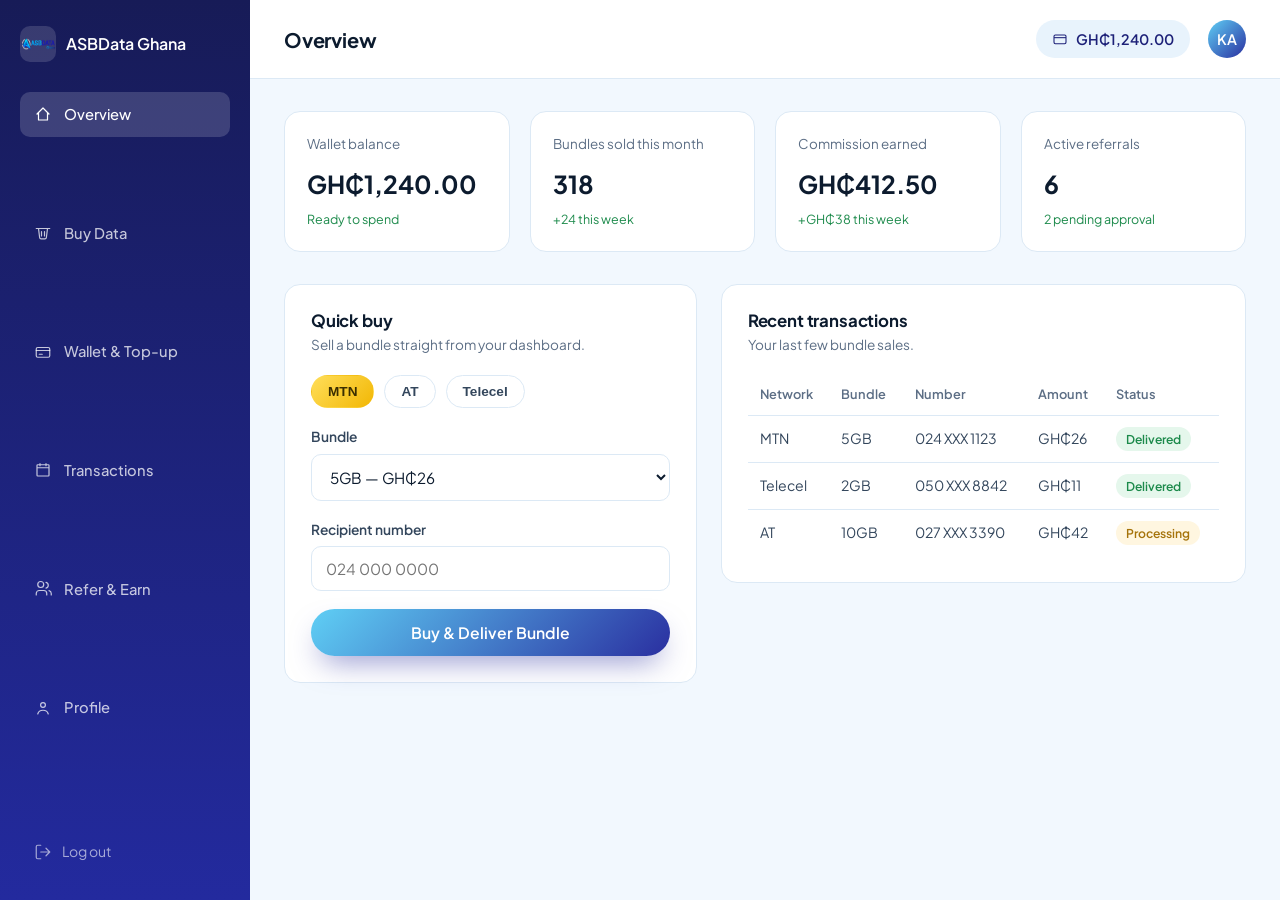
==== agent-dashboard.html @ 042b092f "Add files via upload" ====
<!DOCTYPE html>
<html lang="en">
<head>
<meta charset="UTF-8" />
<meta name="viewport" content="width=device-width, initial-scale=1.0" />
<title>Agent Dashboard | ASBData Ghana</title>
<link rel="icon" href="assets/logo.png" />
<link rel="stylesheet" href="css/styles.css" />
</head>
<body>

<div class="dash-shell">
  <aside class="dash-sidebar">
    <div class="dash-brand">
      <div class="dash-brand-mark"><img src="assets/logo.png" alt="" /></div>
      <span>ASBData Ghana</span>
    </div>
    <ul class="dash-nav">
      <li><a class="active" href="#">
        <svg width="18" height="18" viewBox="0 0 24 24" fill="none"><path d="M4 12 12 4l8 8M6 10v10h12V10" stroke="currentColor" stroke-width="1.6" stroke-linecap="round" stroke-linejoin="round"/></svg>
        Overview
      </a></li>
      <li><a href="#quick-buy">
        <svg width="18" height="18" viewBox="0 0 24 24" fill="none"><path d="M3 6h18M6 6l1.5 12a2 2 0 0 0 2 1.8h5a2 2 0 0 0 2-1.8L18 6M10 10v6M14 10v6" stroke="currentColor" stroke-width="1.6" stroke-linecap="round"/></svg>
        Buy Data
      </a></li>
      <li><a href="#">
        <svg width="18" height="18" viewBox="0 0 24 24" fill="none"><rect x="3" y="6" width="18" height="13" rx="2" stroke="currentColor" stroke-width="1.6"/><path d="M3 10h18M7 15h4" stroke="currentColor" stroke-width="1.6" stroke-linecap="round"/></svg>
        Wallet &amp; Top-up
      </a></li>
      <li><a href="#transactions">
        <svg width="18" height="18" viewBox="0 0 24 24" fill="none"><path d="M8 3v4M16 3v4M4 9h16M5 5h14a1 1 0 0 1 1 1v13a1 1 0 0 1-1 1H5a1 1 0 0 1-1-1V6a1 1 0 0 1 1-1Z" stroke="currentColor" stroke-width="1.6"/></svg>
        Transactions
      </a></li>
      <li><a href="#">
        <svg width="18" height="18" viewBox="0 0 24 24" fill="none"><path d="M17 20v-2a4 4 0 0 0-4-4H7a4 4 0 0 0-4 4v2M9 10a4 4 0 1 0 0-8 4 4 0 0 0 0 8ZM23 20v-2a4 4 0 0 0-3-3.87M16 3.13a4 4 0 0 1 0 7.75" stroke="currentColor" stroke-width="1.6" stroke-linecap="round"/></svg>
        Refer &amp; Earn
      </a></li>
      <li><a href="#">
        <svg width="18" height="18" viewBox="0 0 24 24" fill="none"><circle cx="12" cy="8" r="3.2" stroke="currentColor" stroke-width="1.6"/><path d="M5 20c1-3.5 4-5 7-5s6 1.5 7 5" stroke="currentColor" stroke-width="1.6" stroke-linecap="round"/></svg>
        Profile
      </a></li>
    </ul>
    <a href="index.html" class="dash-logout">
      <svg width="18" height="18" viewBox="0 0 24 24" fill="none"><path d="M9 21H5a2 2 0 0 1-2-2V5a2 2 0 0 1 2-2h4M16 17l5-5-5-5M21 12H9" stroke="currentColor" stroke-width="1.6" stroke-linecap="round" stroke-linejoin="round"/></svg>
      Log out
    </a>
  </aside>

  <main class="dash-main">
    <div class="dash-topbar">
      <h1>Overview</h1>
      <div class="dash-topbar-right">
        <div class="wallet-chip">
          <svg width="16" height="16" viewBox="0 0 24 24" fill="none"><rect x="3" y="6" width="18" height="13" rx="2" stroke="currentColor" stroke-width="1.6"/><path d="M3 10h18" stroke="currentColor" stroke-width="1.6"/></svg>
          GH₵1,240.00
        </div>
        <div class="avatar">KA</div>
      </div>
    </div>

    <div class="dash-content">
      <div class="stat-cards">
        <div class="stat-card">
          <div class="label">Wallet balance</div>
          <div class="value">GH₵1,240.00</div>
          <div class="delta">Ready to spend</div>
        </div>
        <div class="stat-card">
          <div class="label">Bundles sold this month</div>
          <div class="value" id="stat-sold">318</div>
          <div class="delta">+24 this week</div>
        </div>
        <div class="stat-card">
          <div class="label">Commission earned</div>
          <div class="value" id="stat-commission">GH₵412.50</div>
          <div class="delta">+GH₵38 this week</div>
        </div>
        <div class="stat-card">
          <div class="label">Active referrals</div>
          <div class="value">6</div>
          <div class="delta">2 pending approval</div>
        </div>
      </div>

      <div class="dash-grid">
        <div class="panel" id="quick-buy">
          <h3>Quick buy</h3>
          <p class="panel-sub">Sell a bundle straight from your dashboard.</p>

          <div class="network-pill-select" id="network-pills">
            <button type="button" class="network-pill active" data-net="mtn">MTN</button>
            <button type="button" class="network-pill" data-net="at">AT</button>
            <button type="button" class="network-pill" data-net="telecel">Telecel</button>
          </div>

          <form id="quick-buy-form">
            <div class="field">
              <label for="qb-bundle">Bundle</label>
              <select id="qb-bundle">
                <option value="6">1GB — GH₵6</option>
                <option value="26" selected>5GB — GH₵26</option>
                <option value="48">10GB — GH₵48</option>
              </select>
            </div>
            <div class="field">
              <label for="qb-number">Recipient number</label>
              <input id="qb-number" type="tel" placeholder="024 000 0000" required />
            </div>
            <button type="submit" class="btn btn-primary btn-block">Buy &amp; Deliver Bundle</button>
          </form>
        </div>

        <div class="panel" id="transactions">
          <h3>Recent transactions</h3>
          <p class="panel-sub">Your last few bundle sales.</p>
          <table class="table" id="tx-table">
            <thead>
              <tr><th>Network</th><th>Bundle</th><th>Number</th><th>Amount</th><th>Status</th></tr>
            </thead>
            <tbody>
              <tr>
                <td>MTN</td><td>5GB</td><td>024 XXX 1123</td><td>GH₵26</td>
                <td><span class="status-pill done">Delivered</span></td>
              </tr>
              <tr>
                <td>Telecel</td><td>2GB</td><td>050 XXX 8842</td><td>GH₵11</td>
                <td><span class="status-pill done">Delivered</span></td>
              </tr>
              <tr>
                <td>AT</td><td>10GB</td><td>027 XXX 3390</td><td>GH₵42</td>
                <td><span class="status-pill pending">Processing</span></td>
              </tr>
            </tbody>
          </table>
        </div>
      </div>
    </div>
  </main>
</div>

<script src="js/main.js"></script>
<script>
  // Network pill selection
  const pills = document.querySelectorAll('#network-pills .network-pill');
  const bundleSelect = document.getElementById('qb-bundle');
  const bundles = {
    mtn: [{ label: '1GB — GH₵6', value: 6 }, { label: '5GB — GH₵26', value: 26 }, { label: '10GB — GH₵48', value: 48 }],
    at: [{ label: '1.5GB — GH₵7', value: 7 }, { label: '6GB — GH₵28', value: 28 }, { label: '10GB — GH₵42', value: 42 }],
    telecel: [{ label: '2GB — GH₵11', value: 11 }, { label: '7GB — GH₵32', value: 32 }, { label: '15GB — GH₵58', value: 58 }],
  };

  function renderBundles(net) {
    bundleSelect.innerHTML = '';
    bundles[net].forEach((b, i) => {
      const opt = document.createElement('option');
      opt.value = b.value;
      opt.textContent = b.label;
      if (i === 1) opt.selected = true;
      bundleSelect.appendChild(opt);
    });
  }

  pills.forEach(pill => {
    pill.addEventListener('click', () => {
      pills.forEach(p => p.classList.remove('active'));
      pill.classList.add('active');
      renderBundles(pill.dataset.net);
    });
  });

  // Quick buy: mock-add a transaction row + bump stats
  const qbForm = document.getElementById('quick-buy-form');
  const txBody = document.querySelector('#tx-table tbody');
  const soldStat = document.getElementById('stat-sold');
  const commissionStat = document.getElementById('stat-commission');
  let soldCount = 318;
  let commission = 412.5;

  qbForm.addEventListener('submit', (e) => {
    e.preventDefault();
    const activeNet = document.querySelector('.network-pill.active').dataset.net;
    const netLabel = { mtn: 'MTN', at: 'AT', telecel: 'Telecel' }[activeNet];
    const bundleText = bundleSelect.options[bundleSelect.selectedIndex].text;
    const [size, price] = bundleText.split(' — GH₵');
    const number = document.getElementById('qb-number').value || '024 XXX XXXX';

    const row = document.createElement('tr');
    row.innerHTML = `
      <td>${netLabel}</td>
      <td>${size}</td>
      <td>${number}</td>
      <td>GH₵${price}</td>
      <td><span class="status-pill done">Delivered</span></td>
    `;
    txBody.prepend(row);

    soldCount += 1;
    commission += Math.round(parseFloat(price) * 0.08 * 100) / 100;
    soldStat.textContent = soldCount;
    commissionStat.textContent = `GH₵${commission.toFixed(2)}`;

    qbForm.reset();
    renderBundles(activeNet);
  });
</script>
</body>
</html>
---- css/styles.css ----
/* ============================================================
   ASBDATA GHANA — Design tokens
   ============================================================ */
@import url('https://fonts.googleapis.com/css2?family=Plus+Jakarta+Sans:wght@400;500;600;700;800&display=swap');

:root {
  /* Brand */
  --cyan-300: #8FE0FA;
  --cyan-400: #5FCFF5;
  --cyan-500: #29B6E8;
  --indigo-500: #3C3FC4;
  --indigo-600: #2A2FA0;
  --indigo-700: #1D2178;

  /* Neutrals */
  --white: #FFFFFF;
  --bg-soft: #F2F8FE;
  --bg-soft-2: #E8F3FC;
  --ink: #0C1B2E;
  --ink-70: #33465C;
  --muted: #5C6E85;
  --line: #DCE9F5;

  /* Telco accents */
  --mtn: #FFCC00;
  --at: #ED1C24;
  --telecel: #E4032E;

  /* Gradients */
  --grad-brand: linear-gradient(135deg, var(--cyan-400) 0%, var(--indigo-600) 100%);
  --grad-soft: linear-gradient(180deg, #F7FBFF 0%, #EAF4FC 100%);
  --grad-blob: radial-gradient(circle at 30% 30%, rgba(95,207,245,0.55), rgba(42,47,160,0.25) 60%, rgba(42,47,160,0) 75%);

  /* Type */
  --font-display: 'Plus Jakarta Sans', sans-serif;
  --font-body: 'Plus Jakarta Sans', sans-serif;

  /* Shape */
  --radius-sm: 10px;
  --radius-md: 16px;
  --radius-lg: 26px;
  --shadow-card: 0 20px 45px -20px rgba(28, 55, 96, 0.25);
  --shadow-soft: 0 10px 30px -15px rgba(28, 55, 96, 0.18);
}

* { box-sizing: border-box; }
html { scroll-behavior: smooth; }

body {
  margin: 0;
  font-family: var(--font-body);
  color: var(--ink);
  background-color: #FFFFFF;
  background-image:
    radial-gradient(900px 520px at 12% 4%, rgba(95, 207, 245, 0.20), transparent 60%),
    radial-gradient(760px 620px at 92% 30%, rgba(42, 47, 160, 0.10), transparent 62%),
    radial-gradient(820px 560px at 8% 68%, rgba(95, 207, 245, 0.16), transparent 60%),
    radial-gradient(700px 520px at 95% 92%, rgba(42, 47, 160, 0.09), transparent 60%);
  -webkit-font-smoothing: antialiased;
  line-height: 1.55;
}

body.dash-body {
  background: var(--bg-soft);
  background-attachment: scroll;
}

img { max-width: 100%; display: block; }

a { color: inherit; text-decoration: none; }

h1, h2, h3, h4 {
  font-family: var(--font-display);
  color: var(--ink);
  margin: 0 0 0.5em;
  line-height: 1.15;
  letter-spacing: -0.01em;
}

p { margin: 0 0 1em; color: var(--ink-70); }

.container {
  width: 90%;
  margin: 0 auto;
}

.section {
  padding: 96px 0;
}

.section-tight { padding: 64px 0; }

.section-soft {
  background: transparent;
}

.eyebrow-free-heading {
  max-width: 640px;
}

.section-head {
  max-width: 580px;
  margin: 0 0 48px;
}

.section-head h2 { font-size: clamp(1.7rem, 2.6vw, 2.35rem); }
.section-head p { font-size: 1.05rem; }
.section-head.center { margin-left: auto; margin-right: auto; text-align: center; }

/* Buttons */
.btn {
  display: inline-flex;
  align-items: center;
  justify-content: center;
  gap: 8px;
  padding: 14px 26px;
  border-radius: 999px;
  font-family: var(--font-display);
  font-weight: 600;
  font-size: 0.98rem;
  border: none;
  cursor: pointer;
  transition: transform 0.18s ease, box-shadow 0.18s ease, background 0.18s ease;
  white-space: nowrap;
}
.btn:active { transform: translateY(1px); }

.btn-primary {
  background: var(--grad-brand);
  color: var(--white);
  box-shadow: 0 14px 30px -10px rgba(42, 47, 160, 0.55);
}
.btn-primary:hover { box-shadow: 0 18px 36px -8px rgba(42, 47, 160, 0.6); transform: translateY(-1px); }

.btn-ghost {
  background: var(--white);
  color: var(--indigo-600);
  border: 1.5px solid var(--line);
}
.btn-ghost:hover { border-color: var(--cyan-500); color: var(--indigo-700); }

.btn-block { width: 100%; }
.btn-sm { padding: 10px 18px; font-size: 0.88rem; }

/* Navbar */
.nav {
  position: sticky;
  top: 0;
  z-index: 40;
  background: transparent;
  border-bottom: 1px solid transparent;
  transition: background 0.25s ease, backdrop-filter 0.25s ease, border-color 0.25s ease, box-shadow 0.25s ease;
}
.nav.scrolled {
  background: rgba(255,255,255,0.86);
  backdrop-filter: blur(10px);
  border-bottom-color: var(--line);
  box-shadow: 0 12px 28px -22px rgba(20,40,70,0.35);
}
.nav-inner {
  display: flex;
  align-items: center;
  justify-content: space-between;
  padding: 14px 0;
  width: 90%;
  margin: 0 auto;
}
.brand { display: flex; align-items: center; gap: 10px; }
.brand img { height: 52px; width: auto; }
.nav-links {
  display: flex;
  align-items: center;
  gap: 32px;
  font-weight: 500;
  font-size: 0.95rem;
  color: var(--ink-70);
}
.nav-links a { position: relative; padding: 4px 0; }
.nav-links a:hover { color: var(--indigo-600); }
.nav-links a.active { color: var(--indigo-700); font-weight: 600; }
.nav-actions { display: flex; align-items: center; gap: 12px; }
.nav-toggle {
  display: none;
  background: none;
  border: none;
  cursor: pointer;
  padding: 6px;
}
.nav-toggle span {
  display: block;
  width: 22px;
  height: 2px;
  background: var(--ink);
  margin: 5px 0;
  border-radius: 2px;
}

@media (max-width: 880px) {
  .nav-links { position: fixed; top: 66px; left: 0; right: 0; background: var(--white);
    flex-direction: column; align-items: flex-start; padding: 20px 24px 28px;
    gap: 18px; border-bottom: 1px solid var(--line); transform: translateY(-130%);
    transition: transform 0.25s ease; box-shadow: 0 20px 30px -20px rgba(20,40,70,0.2); }
  .nav-links.open { transform: translateY(0); }
  .nav-toggle { display: block; }
  .nav-actions .btn-ghost { display: none; }
}

/* Hero — simple, centered, no imagery: the bundle shop below does the talking */
.hero {
  padding: 64px 0 24px;
  text-align: center;
}
.hero-copy {
  max-width: 640px;
  margin: 0 auto;
}
.hero-logo {
  height: 68px;
  width: auto;
  margin: 0 auto 22px;
}
.hero-copy h1 {
  font-size: clamp(2.1rem, 4vw, 3rem);
  margin: 0 auto 0.45em;
}
.hero-copy p {
  font-size: 1.08rem;
  max-width: 50ch;
  margin: 0 auto 1.6em;
}
.hero-actions { display: flex; gap: 14px; flex-wrap: wrap; justify-content: center; margin-bottom: 26px; }
.hero-trust {
  display: flex;
  align-items: center;
  justify-content: center;
  gap: 18px;
  font-size: 0.88rem;
  color: var(--muted);
  flex-wrap: wrap;
}
.hero-trust strong { color: var(--ink); font-family: var(--font-display); }

.dot { width: 10px; height: 10px; border-radius: 50%; }
.dot-mtn { background: var(--mtn); }
.dot-at { background: var(--at); }
.dot-telecel { background: var(--telecel); }

/* ===== Bundle shop (homepage buy flow) ===== */
.shop-tabs {
  display: flex;
  justify-content: center;
  gap: 6px;
  background: var(--white);
  border-radius: 999px;
  padding: 6px;
  width: fit-content;
  margin: 0 auto 44px;
  box-shadow: var(--shadow-soft);
  border: 1px solid var(--line);
}
.shop-tab {
  padding: 12px 28px;
  border-radius: 999px;
  border: none;
  background: transparent;
  font-family: var(--font-display);
  font-weight: 600;
  font-size: 0.95rem;
  color: var(--ink-70);
  cursor: pointer;
  transition: background 0.2s ease, color 0.2s ease, box-shadow 0.2s ease;
}
.shop-tab.active {
  background: var(--grad-brand);
  color: var(--white);
  box-shadow: 0 12px 22px -10px rgba(42, 47, 160, 0.55);
}

.bundle-shop-grid {
  display: grid;
  grid-template-columns: repeat(4, 1fr);
  gap: 22px;
}
.bundle-card {
  background: var(--white);
  border-radius: var(--radius-md);
  overflow: hidden;
  border: 1px solid var(--line);
  box-shadow: var(--shadow-soft);
  display: flex;
  flex-direction: column;
  transition: transform 0.18s ease, box-shadow 0.18s ease;
}
.bundle-card:hover { transform: translateY(-4px); box-shadow: var(--shadow-card); }
.bundle-card-head { padding: 22px 20px; }
.bundle-card-head .net-tag {
  display: block;
  font-size: 0.74rem;
  font-weight: 700;
  letter-spacing: 0.01em;
  opacity: 0.85;
  margin-bottom: 10px;
}
.bundle-card-head .size { font-family: var(--font-display); font-size: 1.7rem; font-weight: 700; }
.head-mtn { background: linear-gradient(135deg, #FFDE59, #F2B705); color: #3A2E00; }
.head-telecel { background: linear-gradient(135deg, #F45B72, #B8021E); color: var(--white); }
.head-airteltigo { background: linear-gradient(135deg, var(--cyan-400), var(--indigo-600)); color: var(--white); }

.bundle-card-body { padding: 20px; display: flex; flex-direction: column; gap: 14px; flex: 1; }
.expiry-pill {
  align-self: flex-start;
  background: #E5F7EC;
  color: #1C8A4B;
  font-size: 0.72rem;
  font-weight: 700;
  padding: 5px 12px;
  border-radius: 999px;
}
.bundle-price { font-family: var(--font-display); font-size: 1.55rem; font-weight: 700; }
.buy-btn {
  margin-top: auto;
  display: flex;
  align-items: center;
  justify-content: center;
  gap: 8px;
  background: var(--ink);
  color: var(--white);
  border: none;
  border-radius: 12px;
  padding: 13px;
  font-family: var(--font-display);
  font-weight: 600;
  font-size: 0.92rem;
  cursor: pointer;
  transition: background 0.18s ease, transform 0.15s ease;
}
.buy-btn:hover { background: #16283f; }
.buy-btn:active { transform: translateY(1px); }
.buy-btn svg { color: var(--cyan-400); flex-shrink: 0; }

/* Buy modal */
.modal-overlay {
  position: fixed;
  inset: 0;
  background: rgba(10, 20, 40, 0.5);
  backdrop-filter: blur(4px);
  display: none;
  align-items: center;
  justify-content: center;
  z-index: 200;
  padding: 20px;
}
.modal-overlay.open { display: flex; }
.modal-card {
  position: relative;
  width: 100%;
  max-width: 420px;
  background: var(--white);
  border-radius: var(--radius-lg);
  box-shadow: var(--shadow-card);
  padding: 34px 30px 30px;
}
.modal-close {
  position: absolute;
  top: 14px;
  right: 16px;
  background: none;
  border: none;
  font-size: 1.5rem;
  line-height: 1;
  color: var(--muted);
  cursor: pointer;
}
.modal-close:hover { color: var(--ink); }
.modal-card h3 { font-size: 1.25rem; margin-bottom: 18px; }
.modal-summary {
  background: var(--bg-soft-2);
  border-radius: 14px;
  padding: 16px 18px;
  margin-bottom: 22px;
}
.modal-summary .ms-row {
  display: flex;
  justify-content: space-between;
  font-size: 0.9rem;
  color: var(--ink-70);
  padding: 4px 0;
}
.modal-summary .ms-total {
  display: flex;
  justify-content: space-between;
  font-family: var(--font-display);
  font-weight: 700;
  font-size: 1.1rem;
  color: var(--ink);
  border-top: 1px dashed var(--line);
  margin-top: 8px;
  padding-top: 10px;
}

/* Network selector */
.network-grid {
  display: grid;
  grid-template-columns: repeat(3, 1fr);
  gap: 22px;
}
.network-card {
  background: var(--white);
  border: 1px solid var(--line);
  border-radius: var(--radius-md);
  padding: 28px 26px;
  transition: box-shadow 0.2s ease, transform 0.2s ease, border-color 0.2s ease;
}
.network-card:hover { box-shadow: var(--shadow-soft); transform: translateY(-3px); border-color: transparent; }
.network-badge {
  width: 46px; height: 46px; border-radius: 14px;
  display: flex; align-items: center; justify-content: center;
  font-family: var(--font-display); font-weight: 700; color: var(--white); font-size: 1rem;
  margin-bottom: 18px;
}
.badge-mtn { background: linear-gradient(135deg,#FFDE59,#F2B705); color: #3A2E00; }
.badge-at { background: linear-gradient(135deg,#F45B5B,#C81E2A); }
.badge-telecel { background: linear-gradient(135deg,#F03A55,#B8021E); }
.network-card h3 { font-size: 1.15rem; margin-bottom: 6px; }
.network-card p { font-size: 0.94rem; margin-bottom: 16px; }
.bundle-row {
  display: flex; justify-content: space-between; align-items: center;
  font-size: 0.9rem; padding: 9px 0; border-top: 1px solid var(--line);
}
.bundle-row:first-of-type { border-top: none; }
.bundle-row .price { font-family: var(--font-display); font-weight: 600; color: var(--indigo-600); }

/* Steps */
.steps { display: grid; grid-template-columns: repeat(3, 1fr); gap: 26px; }
.step-card { position: relative; padding-left: 4px; }
.step-num {
  font-family: var(--font-display);
  font-size: 2.1rem;
  font-weight: 700;
  background: var(--grad-brand);
  -webkit-background-clip: text;
  background-clip: text;
  color: transparent;
  margin-bottom: 10px;
  display: block;
}
.step-card h3 { font-size: 1.08rem; margin-bottom: 6px; }
.step-card p { font-size: 0.94rem; }

/* Feature grid */
.feature-grid {
  display: grid;
  grid-template-columns: repeat(2, 1fr);
  gap: 26px 40px;
}
.feature-item { display: flex; gap: 16px; }
.feature-icon {
  flex-shrink: 0;
  width: 44px; height: 44px; border-radius: 12px;
  background: var(--bg-soft-2);
  display: flex; align-items: center; justify-content: center;
  color: var(--indigo-600);
}
.feature-item h4 { font-size: 1.02rem; margin-bottom: 4px; }
.feature-item p { font-size: 0.92rem; margin-bottom: 0; }

/* Agent CTA */
.agent-section {
  border-radius: 32px;
  background: linear-gradient(135deg, #16194F 0%, #232A9E 55%, #29B6E8 130%);
  color: var(--white);
  padding: 64px;
  display: grid;
  grid-template-columns: 1.1fr 0.9fr;
  gap: 40px;
  align-items: center;
  position: relative;
  overflow: hidden;
}
.agent-section::before {
  content: "";
  position: absolute;
  width: 320px; height: 320px;
  background: radial-gradient(circle, rgba(255,255,255,0.18), transparent 70%);
  right: -80px; top: -100px;
  border-radius: 50%;
}
.agent-section h2 { color: var(--white); font-size: clamp(1.6rem, 2.6vw, 2.1rem); }
.agent-section p { color: rgba(255,255,255,0.82); }
.agent-benefits { list-style: none; margin: 0 0 28px; padding: 0; display: grid; gap: 12px; }
.agent-benefits li { display: flex; gap: 10px; align-items: flex-start; font-size: 0.96rem; color: rgba(255,255,255,0.92); }
.agent-benefits li svg { flex-shrink: 0; margin-top: 3px; }
.agent-actions { display: flex; gap: 14px; flex-wrap: wrap; }
.agent-section .btn-ghost { background: rgba(255,255,255,0.1); color: var(--white); border-color: rgba(255,255,255,0.4); }
.agent-section .btn-ghost:hover { background: rgba(255,255,255,0.18); }
.agent-section .btn-primary { background: var(--white); color: var(--indigo-700); box-shadow: none; }
.agent-panel {
  background: rgba(255,255,255,0.08);
  border: 1px solid rgba(255,255,255,0.25);
  border-radius: var(--radius-lg);
  padding: 30px 26px;
  display: flex;
  flex-direction: column;
  align-items: center;
  text-align: center;
}
.agent-panel .agent-illustration { width: 100%; max-width: 260px; }
.agent-panel .agent-caption {
  margin-top: 18px;
  color: rgba(255,255,255,0.92);
  font-weight: 600;
  font-size: 0.98rem;
}
.agent-panel .agent-caption span {
  display: block;
  font-weight: 400;
  font-size: 0.85rem;
  color: rgba(255,255,255,0.7);
  margin-top: 6px;
}

/* Footer */
.footer {
  border-top: 1px solid var(--line);
  padding: 56px 0 28px;
  background: var(--bg-soft);
}
.footer-grid {
  display: grid;
  grid-template-columns: 1.4fr 1fr 1fr 1fr;
  gap: 32px;
  margin-bottom: 40px;
}
.footer-brand p { font-size: 0.92rem; max-width: 32ch; }
.footer-col h5 { font-family: var(--font-display); font-size: 0.92rem; margin-bottom: 14px; color: var(--ink); }
.footer-col ul { list-style: none; margin: 0; padding: 0; display: grid; gap: 10px; }
.footer-col a { font-size: 0.9rem; color: var(--muted); }
.footer-col a:hover { color: var(--indigo-600); }
.footer-bottom {
  display: flex; justify-content: space-between; align-items: center;
  border-top: 1px solid var(--line); padding-top: 24px; font-size: 0.84rem; color: var(--muted);
  flex-wrap: wrap; gap: 12px;
}
.network-tags { display: flex; gap: 10px; }
.network-tags span { padding: 5px 12px; border-radius: 999px; background: var(--white); border: 1px solid var(--line); font-size: 0.78rem; font-weight: 600; }

/* ===== Auth pages (login / apply) ===== */
.auth-wrap {
  min-height: 100vh;
  display: flex;
  align-items: center;
  justify-content: center;
  position: relative;
  overflow: hidden;
  padding: 60px 20px;
}
.auth-card {
  position: relative;
  z-index: 1;
  width: 100%;
  max-width: 440px;
  background: var(--white);
  border: 1px solid var(--line);
  border-radius: var(--radius-lg);
  box-shadow: var(--shadow-card);
  padding: 40px 36px;
}
.auth-card.wide { max-width: 620px; }
.auth-logo { display: flex; align-items: center; gap: 10px; margin-bottom: 26px; justify-content: center; }
.auth-logo img { height: 30px; }
.auth-card h1 { font-size: 1.5rem; text-align: center; margin-bottom: 6px; }
.auth-sub { text-align: center; color: var(--muted); font-size: 0.92rem; margin-bottom: 28px; }

.field { margin-bottom: 18px; }
.field label { display: block; font-size: 0.86rem; font-weight: 600; margin-bottom: 6px; color: var(--ink-70); }
.field input, .field select {
  width: 100%;
  padding: 12px 14px;
  border-radius: var(--radius-sm);
  border: 1.5px solid var(--line);
  font-family: var(--font-body);
  font-size: 0.95rem;
  background: var(--white);
  color: var(--ink);
  transition: border-color 0.15s ease, box-shadow 0.15s ease;
}
.field input:focus, .field select:focus {
  outline: none;
  border-color: var(--cyan-500);
  box-shadow: 0 0 0 4px rgba(41,182,232,0.15);
}
.field-row { display: grid; grid-template-columns: 1fr 1fr; gap: 14px; }
.field-hint { font-size: 0.78rem; color: var(--muted); margin-top: 5px; }
.checkbox-field { display: flex; align-items: flex-start; gap: 10px; font-size: 0.85rem; color: var(--ink-70); margin-bottom: 22px; }
.checkbox-field input { width: 16px; height: 16px; margin-top: 2px; }
.form-foot { text-align: center; margin-top: 22px; font-size: 0.9rem; color: var(--muted); }
.form-foot a { color: var(--indigo-600); font-weight: 600; }
.form-message {
  display: none;
  border-radius: var(--radius-sm);
  padding: 12px 14px;
  font-size: 0.88rem;
  margin-bottom: 18px;
}
.form-message.success { background: #E5F7EC; color: #1C8A4B; }
.form-message.error { background: #FDEAEA; color: #C4293A; }
.form-message.show { display: block; }

/* ===== Dashboard ===== */
.dash-shell { display: flex; min-height: 100vh; background: var(--bg-soft); }
.dash-sidebar {
  width: 250px;
  flex-shrink: 0;
  background: linear-gradient(180deg, #171B57 0%, #232A9E 100%);
  color: var(--white);
  padding: 26px 20px;
  display: flex;
  flex-direction: column;
  gap: 30px;
  position: sticky;
  top: 0;
  height: 100vh;
}
.dash-brand { display: flex; align-items: center; gap: 10px; }
.dash-brand-mark {
  width: 36px; height: 36px; border-radius: 10px; background: rgba(255,255,255,0.14);
  display: flex; align-items: center; justify-content: center;
}
.dash-brand-mark img { height: 20px; }
.dash-brand span { font-family: var(--font-display); font-weight: 600; font-size: 1rem; }
.dash-nav { list-style: none; margin: 0; padding: 0; display: grid; gap: 4px; flex: 1; }
.dash-nav a {
  display: flex; align-items: center; gap: 12px;
  padding: 11px 14px; border-radius: 10px;
  font-size: 0.92rem; color: rgba(255,255,255,0.75); font-weight: 500;
  transition: background 0.15s ease, color 0.15s ease;
}
.dash-nav a:hover { background: rgba(255,255,255,0.08); color: var(--white); }
.dash-nav a.active { background: rgba(255,255,255,0.16); color: var(--white); }
.dash-nav svg { flex-shrink: 0; }
.dash-logout { font-size: 0.88rem; color: rgba(255,255,255,0.6); display: flex; align-items: center; gap: 10px; padding: 11px 14px; }
.dash-logout:hover { color: var(--white); }

.dash-main { flex: 1; min-width: 0; }
.dash-topbar {
  display: flex; align-items: center; justify-content: space-between;
  padding: 20px 34px; background: var(--white); border-bottom: 1px solid var(--line);
  position: sticky; top: 0; z-index: 10;
}
.dash-topbar h1 { font-size: 1.25rem; margin: 0; }
.dash-topbar-right { display: flex; align-items: center; gap: 18px; }
.wallet-chip {
  display: flex; align-items: center; gap: 8px;
  background: var(--bg-soft-2); padding: 8px 16px; border-radius: 999px;
  font-family: var(--font-display); font-weight: 600; font-size: 0.9rem; color: var(--indigo-700);
}
.avatar {
  width: 38px; height: 38px; border-radius: 50%;
  background: var(--grad-brand); color: var(--white);
  display: flex; align-items: center; justify-content: center;
  font-family: var(--font-display); font-weight: 600; font-size: 0.9rem;
}
.dash-content { padding: 32px 34px 60px; }

.stat-cards { display: grid; grid-template-columns: repeat(4, 1fr); gap: 20px; margin-bottom: 32px; }
.stat-card {
  background: var(--white); border: 1px solid var(--line); border-radius: var(--radius-md);
  padding: 22px;
}
.stat-card .label { font-size: 0.84rem; color: var(--muted); margin-bottom: 10px; }
.stat-card .value { font-family: var(--font-display); font-size: 1.55rem; font-weight: 700; }
.stat-card .delta { font-size: 0.78rem; color: #1C8A4B; margin-top: 6px; }

.dash-grid { display: grid; grid-template-columns: 1.1fr 1.4fr; gap: 24px; align-items: start; }
.panel {
  background: var(--white); border: 1px solid var(--line); border-radius: var(--radius-md);
  padding: 26px;
}
.panel h3 { font-size: 1.05rem; margin-bottom: 4px; }
.panel .panel-sub { font-size: 0.85rem; color: var(--muted); margin-bottom: 20px; }

.network-pill-select { display: flex; gap: 10px; margin-bottom: 18px; flex-wrap: wrap; }
.network-pill {
  padding: 8px 16px; border-radius: 999px; border: 1.5px solid var(--line);
  font-size: 0.85rem; font-weight: 600; cursor: pointer; background: var(--white); color: var(--ink-70);
  transition: all 0.15s ease;
}
.network-pill.active { border-color: transparent; color: var(--white); }
.network-pill.active[data-net="mtn"] { background: linear-gradient(135deg,#FFDE59,#F2B705); color:#3A2E00; }
.network-pill.active[data-net="at"] { background: linear-gradient(135deg,#F45B5B,#C81E2A); }
.network-pill.active[data-net="telecel"] { background: linear-gradient(135deg,#F03A55,#B8021E); }

.table { width: 100%; border-collapse: collapse; font-size: 0.88rem; }
.table th { text-align: left; color: var(--muted); font-weight: 600; padding: 10px 12px; border-bottom: 1px solid var(--line); font-size: 0.8rem; }
.table td { padding: 12px; border-bottom: 1px solid var(--line); color: var(--ink-70); }
.table tr:last-child td { border-bottom: none; }
.status-pill { padding: 4px 10px; border-radius: 999px; font-size: 0.76rem; font-weight: 600; }
.status-pill.done { background: #E5F7EC; color: #1C8A4B; }
.status-pill.pending { background: #FFF6E0; color: #A5730A; }

@media (max-width: 980px) {
  .network-grid { grid-template-columns: 1fr; }
  .bundle-shop-grid { grid-template-columns: repeat(2, 1fr); }
  .feature-grid { grid-template-columns: 1fr; }
  .agent-section { grid-template-columns: 1fr; padding: 40px 28px; }
  .footer-grid { grid-template-columns: 1fr 1fr; }
  .dash-grid { grid-template-columns: 1fr; }
  .stat-cards { grid-template-columns: 1fr 1fr; }
  .steps { grid-template-columns: 1fr; }
}
@media (max-width: 640px) {
  .dash-sidebar { display: none; }
  .field-row { grid-template-columns: 1fr; }
  .stat-cards { grid-template-columns: 1fr; }
  .footer-grid { grid-template-columns: 1fr; }
  .dash-content { padding: 24px 18px 50px; }
  .dash-topbar { padding: 16px 18px; }
  .bundle-shop-grid { grid-template-columns: 1fr; }
  .shop-tabs { width: 100%; }
  .shop-tab { flex: 1; padding: 12px 10px; font-size: 0.85rem; }
}
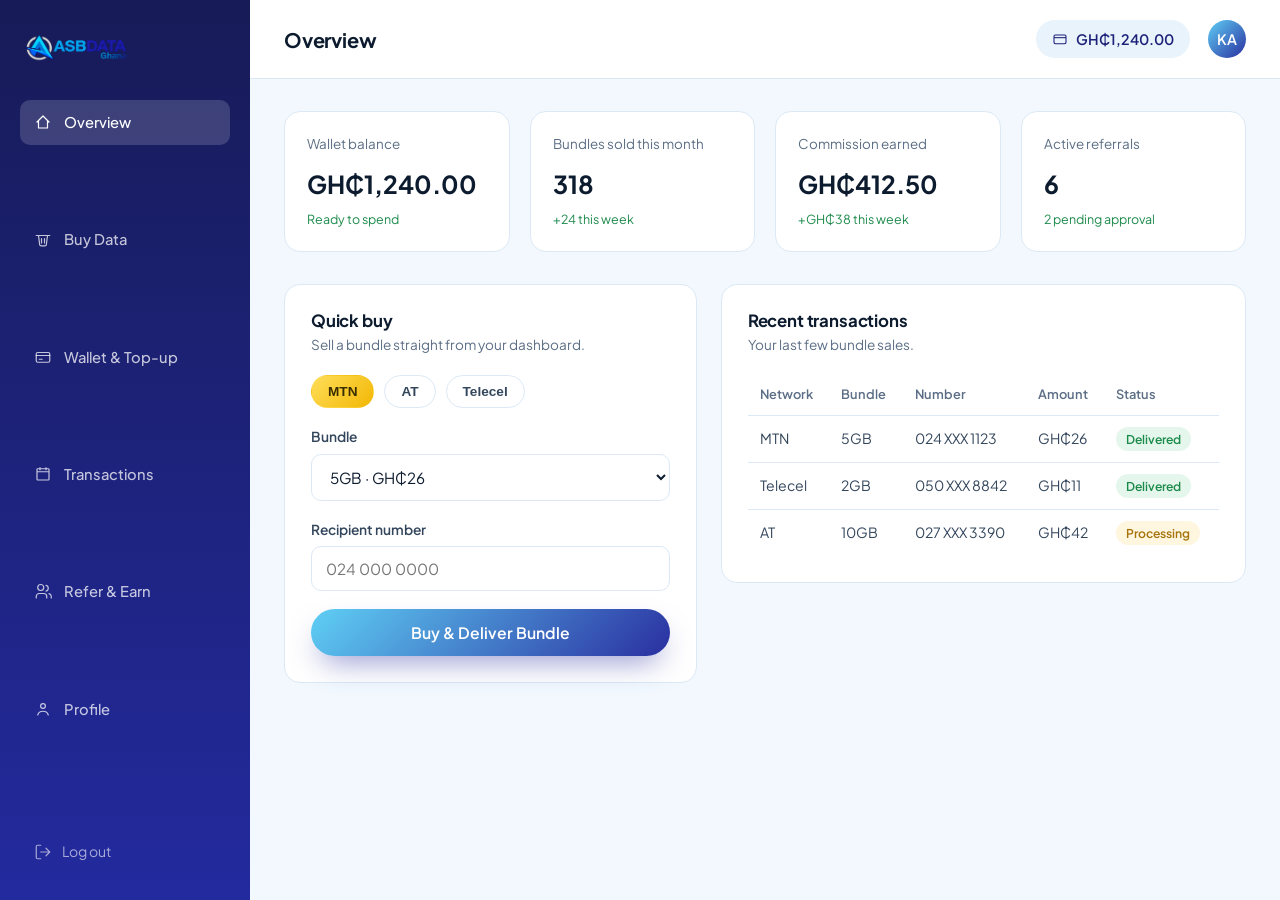
==== commit fd29b8d9: "Add files via upload" ====
--- a/agent-dashboard.html
+++ b/agent-dashboard.html
@@ -12,8 +12,7 @@
 <div class="dash-shell">
   <aside class="dash-sidebar">
     <div class="dash-brand">
-      <div class="dash-brand-mark"><img src="assets/logo.png" alt="" /></div>
-      <span>ASBData Ghana</span>
+      <img src="assets/logo.png" alt="ASBData Ghana" />
     </div>
     <ul class="dash-nav">
       <li><a class="active" href="#">
@@ -98,9 +97,9 @@
             <div class="field">
               <label for="qb-bundle">Bundle</label>
               <select id="qb-bundle">
-                <option value="6">1GB — GH₵6</option>
-                <option value="26" selected>5GB — GH₵26</option>
-                <option value="48">10GB — GH₵48</option>
+                <option value="6">1GB · GH₵6</option>
+                <option value="26" selected>5GB · GH₵26</option>
+                <option value="48">10GB · GH₵48</option>
               </select>
             </div>
             <div class="field">
@@ -145,9 +144,9 @@
   const pills = document.querySelectorAll('#network-pills .network-pill');
   const bundleSelect = document.getElementById('qb-bundle');
   const bundles = {
-    mtn: [{ label: '1GB — GH₵6', value: 6 }, { label: '5GB — GH₵26', value: 26 }, { label: '10GB — GH₵48', value: 48 }],
-    at: [{ label: '1.5GB — GH₵7', value: 7 }, { label: '6GB — GH₵28', value: 28 }, { label: '10GB — GH₵42', value: 42 }],
-    telecel: [{ label: '2GB — GH₵11', value: 11 }, { label: '7GB — GH₵32', value: 32 }, { label: '15GB — GH₵58', value: 58 }],
+    mtn: [{ label: '1GB · GH₵6', value: 6 }, { label: '5GB · GH₵26', value: 26 }, { label: '10GB · GH₵48', value: 48 }],
+    at: [{ label: '1.5GB · GH₵7', value: 7 }, { label: '6GB · GH₵28', value: 28 }, { label: '10GB · GH₵42', value: 42 }],
+    telecel: [{ label: '2GB · GH₵11', value: 11 }, { label: '7GB · GH₵32', value: 32 }, { label: '15GB · GH₵58', value: 58 }],
   };
 
   function renderBundles(net) {
@@ -182,7 +181,7 @@
     const activeNet = document.querySelector('.network-pill.active').dataset.net;
     const netLabel = { mtn: 'MTN', at: 'AT', telecel: 'Telecel' }[activeNet];
     const bundleText = bundleSelect.options[bundleSelect.selectedIndex].text;
-    const [size, price] = bundleText.split(' — GH₵');
+    const [size, price] = bundleText.split(' · GH₵');
     const number = document.getElementById('qb-number').value || '024 XXX XXXX';
 
     const row = document.createElement('tr');
--- a/css/styles.css
+++ b/css/styles.css
@@ -1,5 +1,5 @@
 /* ============================================================
-   ASBDATA GHANA — Design tokens
+   ASBDATA GHANA design tokens
    ============================================================ */
 @import url('https://fonts.googleapis.com/css2?family=Plus+Jakarta+Sans:wght@400;500;600;700;800&display=swap');
 
@@ -52,10 +52,10 @@
   color: var(--ink);
   background-color: #FFFFFF;
   background-image:
-    radial-gradient(900px 520px at 12% 4%, rgba(95, 207, 245, 0.20), transparent 60%),
-    radial-gradient(760px 620px at 92% 30%, rgba(42, 47, 160, 0.10), transparent 62%),
-    radial-gradient(820px 560px at 8% 68%, rgba(95, 207, 245, 0.16), transparent 60%),
-    radial-gradient(700px 520px at 95% 92%, rgba(42, 47, 160, 0.09), transparent 60%);
+    radial-gradient(1100px 640px at 15% 4%, rgba(95, 207, 245, 0.11), transparent 62%),
+    radial-gradient(1100px 640px at 85% 96%, rgba(95, 207, 245, 0.11), transparent 62%),
+    radial-gradient(900px 680px at 88% 20%, rgba(42, 47, 160, 0.06), transparent 62%),
+    radial-gradient(900px 680px at 12% 80%, rgba(42, 47, 160, 0.06), transparent 62%);
   -webkit-font-smoothing: antialiased;
   line-height: 1.55;
 }
@@ -175,8 +175,25 @@
   font-size: 0.95rem;
   color: var(--ink-70);
 }
-.nav-links a { position: relative; padding: 4px 0; }
+.nav-links a {
+  position: relative;
+  padding: 4px 0;
+  transition: color 0.2s ease;
+}
+.nav-links a::after {
+  content: '';
+  position: absolute;
+  left: 0;
+  bottom: -3px;
+  width: 0;
+  height: 2px;
+  border-radius: 2px;
+  background: var(--grad-brand);
+  transition: width 0.28s cubic-bezier(0.4, 0, 0.2, 1);
+}
 .nav-links a:hover { color: var(--indigo-600); }
+.nav-links a:hover::after,
+.nav-links a.active::after { width: 100%; }
 .nav-links a.active { color: var(--indigo-700); font-weight: 600; }
 .nav-actions { display: flex; align-items: center; gap: 12px; }
 .nav-toggle {
@@ -205,39 +222,47 @@
   .nav-actions .btn-ghost { display: none; }
 }
 
-/* Hero — simple, centered, no imagery: the bundle shop below does the talking */
+/* Hero: simple, centered, no imagery: the bundle shop below does the talking */
 .hero {
-  padding: 64px 0 24px;
+  padding: 88px 0 32px;
   text-align: center;
 }
 .hero-copy {
-  max-width: 640px;
+  max-width: 660px;
   margin: 0 auto;
-}
-.hero-logo {
-  height: 68px;
-  width: auto;
-  margin: 0 auto 22px;
+  animation: hero-rise 0.7s cubic-bezier(0.16, 1, 0.3, 1) both;
+}
+@keyframes hero-rise {
+  from { opacity: 0; transform: translateY(16px); }
+  to { opacity: 1; transform: translateY(0); }
+}
+.grad-text {
+  background: var(--grad-brand);
+  -webkit-background-clip: text;
+  background-clip: text;
+  color: transparent;
 }
 .hero-copy h1 {
-  font-size: clamp(2.1rem, 4vw, 3rem);
-  margin: 0 auto 0.45em;
+  font-size: clamp(2.3rem, 4.6vw, 3.4rem);
+  margin: 0 auto 0.5em;
 }
 .hero-copy p {
-  font-size: 1.08rem;
+  font-size: 1.1rem;
   max-width: 50ch;
-  margin: 0 auto 1.6em;
-}
-.hero-actions { display: flex; gap: 14px; flex-wrap: wrap; justify-content: center; margin-bottom: 26px; }
+  margin: 0 auto 1.7em;
+}
+.hero-actions { display: flex; gap: 14px; flex-wrap: wrap; justify-content: center; margin-bottom: 28px; }
 .hero-trust {
   display: flex;
   align-items: center;
   justify-content: center;
-  gap: 18px;
+  gap: 22px;
   font-size: 0.88rem;
   color: var(--muted);
   flex-wrap: wrap;
 }
+.hero-trust span { display: inline-flex; align-items: center; gap: 6px; }
+.hero-trust svg { color: var(--cyan-500); flex-shrink: 0; }
 .hero-trust strong { color: var(--ink); font-family: var(--font-display); }
 
 .dot { width: 10px; height: 10px; border-radius: 50%; }
@@ -354,7 +379,9 @@
 .modal-card {
   position: relative;
   width: 100%;
-  max-width: 420px;
+  max-width: 440px;
+  max-height: 90vh;
+  overflow-y: auto;
   background: var(--white);
   border-radius: var(--radius-lg);
   box-shadow: var(--shadow-card);
@@ -370,33 +397,84 @@
   line-height: 1;
   color: var(--muted);
   cursor: pointer;
+  z-index: 1;
 }
 .modal-close:hover { color: var(--ink); }
-.modal-card h3 { font-size: 1.25rem; margin-bottom: 18px; }
-.modal-summary {
+.modal-card h3 { font-size: 1.25rem; margin-bottom: 6px; }
+.modal-sub { font-size: 0.88rem; color: var(--muted); margin-bottom: 22px; }
+.modal-head { display: flex; align-items: flex-start; gap: 14px; margin-bottom: 20px; }
+.modal-head-icon {
+  flex-shrink: 0;
+  width: 42px; height: 42px; border-radius: 12px;
+  background: var(--bg-soft-2); color: var(--indigo-600);
+  display: flex; align-items: center; justify-content: center;
+}
+.modal-head h3 { margin-bottom: 2px; }
+.modal-head .modal-sub { margin-bottom: 0; }
+
+.select-summary {
   background: var(--bg-soft-2);
   border-radius: 14px;
   padding: 16px 18px;
-  margin-bottom: 22px;
-}
-.modal-summary .ms-row {
-  display: flex;
-  justify-content: space-between;
-  font-size: 0.9rem;
-  color: var(--ink-70);
-  padding: 4px 0;
-}
-.modal-summary .ms-total {
-  display: flex;
-  justify-content: space-between;
-  font-family: var(--font-display);
-  font-weight: 700;
-  font-size: 1.1rem;
-  color: var(--ink);
-  border-top: 1px dashed var(--line);
-  margin-top: 8px;
-  padding-top: 10px;
-}
+  margin-bottom: 20px;
+}
+.ss-top { display: flex; align-items: center; justify-content: space-between; margin-bottom: 12px; }
+.ss-tag {
+  font-family: var(--font-display); font-weight: 700; font-size: 0.8rem;
+  padding: 5px 12px; border-radius: 999px; background: var(--grad-brand); color: var(--white);
+}
+.ss-label { font-size: 0.78rem; color: var(--muted); letter-spacing: 0.02em; }
+.ss-row { display: flex; align-items: center; justify-content: space-between; gap: 12px; }
+.ss-row select {
+  border: 1.5px solid var(--line); border-radius: var(--radius-sm);
+  padding: 10px 12px; font-family: var(--font-display); font-weight: 600;
+  font-size: 1.05rem; background: var(--white); color: var(--ink); flex: 1;
+}
+.ss-price { font-family: var(--font-display); font-weight: 700; font-size: 1.25rem; color: var(--indigo-600); white-space: nowrap; }
+
+.input-check { position: relative; }
+.input-check input { padding-right: 42px; }
+.input-check .check-icon {
+  position: absolute; right: 12px; top: 50%; transform: translateY(-50%);
+  color: #1C8A4B; opacity: 0; transition: opacity 0.15s ease;
+}
+.input-check.valid input { border-color: #1C8A4B; box-shadow: 0 0 0 4px rgba(28,138,75,0.12); }
+.input-check.valid .check-icon { opacity: 1; }
+
+.info-box {
+  display: flex; gap: 12px; align-items: flex-start;
+  background: #EEF4FF; border-radius: 14px; padding: 14px 16px; margin: 18px 0 22px;
+  color: var(--indigo-700);
+}
+.info-box svg { flex-shrink: 0; margin-top: 2px; }
+.info-box strong { display: block; font-size: 0.88rem; margin-bottom: 3px; }
+.info-box p { font-size: 0.82rem; margin: 0; color: #3B4C86; }
+
+.confirm-pill {
+  display: flex; align-items: center; gap: 8px;
+  margin-bottom: 20px;
+}
+.confirm-pill span:first-child {
+  font-family: var(--font-display); font-weight: 700; font-size: 0.8rem;
+  padding: 5px 12px; border-radius: 999px; background: var(--grad-brand); color: var(--white);
+}
+.confirm-pill span:last-child { font-family: var(--font-display); font-weight: 600; font-size: 1.05rem; }
+
+.confirm-rows { border: 1px solid var(--line); border-radius: 14px; padding: 6px 16px; margin-bottom: 18px; }
+.cf-row { display: flex; justify-content: space-between; padding: 11px 0; font-size: 0.9rem; color: var(--ink-70); border-bottom: 1px solid var(--line); }
+.cf-row:last-child { border-bottom: none; }
+.cf-row strong { color: var(--ink); font-weight: 600; }
+.cf-total {
+  display: flex; justify-content: space-between; align-items: center;
+  padding: 14px 16px; background: var(--bg-soft-2); border-radius: 14px; margin-bottom: 16px;
+}
+.cf-total strong { font-family: var(--font-display); font-size: 1.2rem; color: var(--indigo-600); }
+.confirm-warning { font-size: 0.82rem; color: var(--muted); margin-bottom: 22px; }
+.confirm-warning strong { color: var(--ink); }
+.modal-actions { display: flex; gap: 12px; }
+.modal-actions .btn { flex: 1; }
+
+.modal-step[hidden] { display: none; }
 
 /* Network selector */
 .network-grid {
@@ -567,7 +645,7 @@
 }
 .auth-card.wide { max-width: 620px; }
 .auth-logo { display: flex; align-items: center; gap: 10px; margin-bottom: 26px; justify-content: center; }
-.auth-logo img { height: 30px; }
+.auth-logo img { height: 52px; }
 .auth-card h1 { font-size: 1.5rem; text-align: center; margin-bottom: 6px; }
 .auth-sub { text-align: center; color: var(--muted); font-size: 0.92rem; margin-bottom: 28px; }
 
@@ -621,13 +699,8 @@
   top: 0;
   height: 100vh;
 }
-.dash-brand { display: flex; align-items: center; gap: 10px; }
-.dash-brand-mark {
-  width: 36px; height: 36px; border-radius: 10px; background: rgba(255,255,255,0.14);
-  display: flex; align-items: center; justify-content: center;
-}
-.dash-brand-mark img { height: 20px; }
-.dash-brand span { font-family: var(--font-display); font-weight: 600; font-size: 1rem; }
+.dash-brand { display: flex; align-items: center; }
+.dash-brand img { height: 44px; width: auto; }
 .dash-nav { list-style: none; margin: 0; padding: 0; display: grid; gap: 4px; flex: 1; }
 .dash-nav a {
   display: flex; align-items: center; gap: 12px;
@@ -718,4 +791,56 @@
   .bundle-shop-grid { grid-template-columns: 1fr; }
   .shop-tabs { width: 100%; }
   .shop-tab { flex: 1; padding: 12px 10px; font-size: 0.85rem; }
-}
+  .btn { padding: 11px 20px; font-size: 0.88rem; }
+  .hero-actions .btn { flex: 1; min-width: 0; }
+  .nav-actions .btn-primary { padding: 9px 16px; font-size: 0.82rem; }
+}
+
+/* ===== Checkout page ===== */
+.checkout-shell { padding: 36px 0 90px; }
+.checkout-topbar { display: flex; align-items: center; justify-content: space-between; margin-bottom: 32px; flex-wrap: wrap; gap: 16px; }
+.checkout-back {
+  display: inline-flex; align-items: center; gap: 8px;
+  background: var(--white); border: 1px solid var(--line); border-radius: 999px;
+  padding: 10px 20px; font-weight: 600; font-size: 0.9rem; color: var(--ink-70);
+  transition: color 0.15s ease, border-color 0.15s ease;
+}
+.checkout-back:hover { color: var(--indigo-600); border-color: var(--cyan-500); }
+.checkout-logo img { height: 40px; }
+.checkout-grid { display: grid; grid-template-columns: 1.15fr 0.85fr; gap: 28px; align-items: start; }
+.checkout-card { background: var(--white); border: 1px solid var(--line); border-radius: var(--radius-lg); padding: 30px; box-shadow: var(--shadow-soft); }
+.checkout-card-head { display: flex; align-items: center; gap: 12px; margin-bottom: 24px; }
+.checkout-card-head .icon-chip { width: 40px; height: 40px; border-radius: 12px; background: var(--bg-soft-2); color: var(--indigo-600); display: flex; align-items: center; justify-content: center; flex-shrink: 0; }
+.checkout-card-head h2 { font-size: 1.15rem; margin: 0; }
+
+.summary-row { display: flex; justify-content: space-between; padding: 10px 0; font-size: 0.92rem; color: var(--ink-70); border-bottom: 1px solid var(--line); }
+.summary-row strong { color: var(--ink); font-weight: 600; }
+.summary-divider { border-top: 1px dashed var(--line); margin: 6px 0 10px; }
+.summary-row.total { border-bottom: none; padding-top: 14px; align-items: center; }
+.summary-row.total span { font-family: var(--font-display); font-size: 1.02rem; color: var(--ink); }
+.summary-row.total strong { font-family: var(--font-display); font-size: 1.4rem; color: var(--indigo-600); }
+
+.notice-box { display: flex; gap: 10px; background: #EEF4FF; color: #3B4C86; border-radius: 12px; padding: 12px 14px; font-size: 0.82rem; margin: 18px 0 16px; }
+.notice-box svg { flex-shrink: 0; margin-top: 1px; }
+.receive-box { background: #E5F7EC; border-radius: 12px; padding: 14px 16px; margin-bottom: 22px; }
+.receive-box .rb-label { font-size: 0.72rem; font-weight: 700; letter-spacing: 0.03em; color: #1C8A4B; margin-bottom: 8px; }
+.receive-box .rb-value { display: flex; align-items: center; gap: 8px; font-family: var(--font-display); font-weight: 700; font-size: 1.05rem; color: #0F5C30; }
+
+.pay-btn { width: 100%; display: flex; align-items: center; justify-content: center; gap: 8px; }
+.secure-note { text-align: center; font-size: 0.8rem; color: var(--muted); margin-top: 14px; }
+
+.checkout-empty { text-align: center; padding: 90px 20px; }
+.checkout-empty h2 { margin-bottom: 10px; }
+.checkout-empty p { margin-bottom: 24px; }
+
+.checkout-success { text-align: center; padding: 40px 10px; }
+.checkout-success .success-icon {
+  width: 64px; height: 64px; border-radius: 50%; background: #E5F7EC; color: #1C8A4B;
+  display: flex; align-items: center; justify-content: center; margin: 0 auto 20px;
+}
+.checkout-success h2 { margin-bottom: 8px; }
+.checkout-success p { margin-bottom: 26px; }
+
+@media (max-width: 900px) {
+  .checkout-grid { grid-template-columns: 1fr; }
+}
